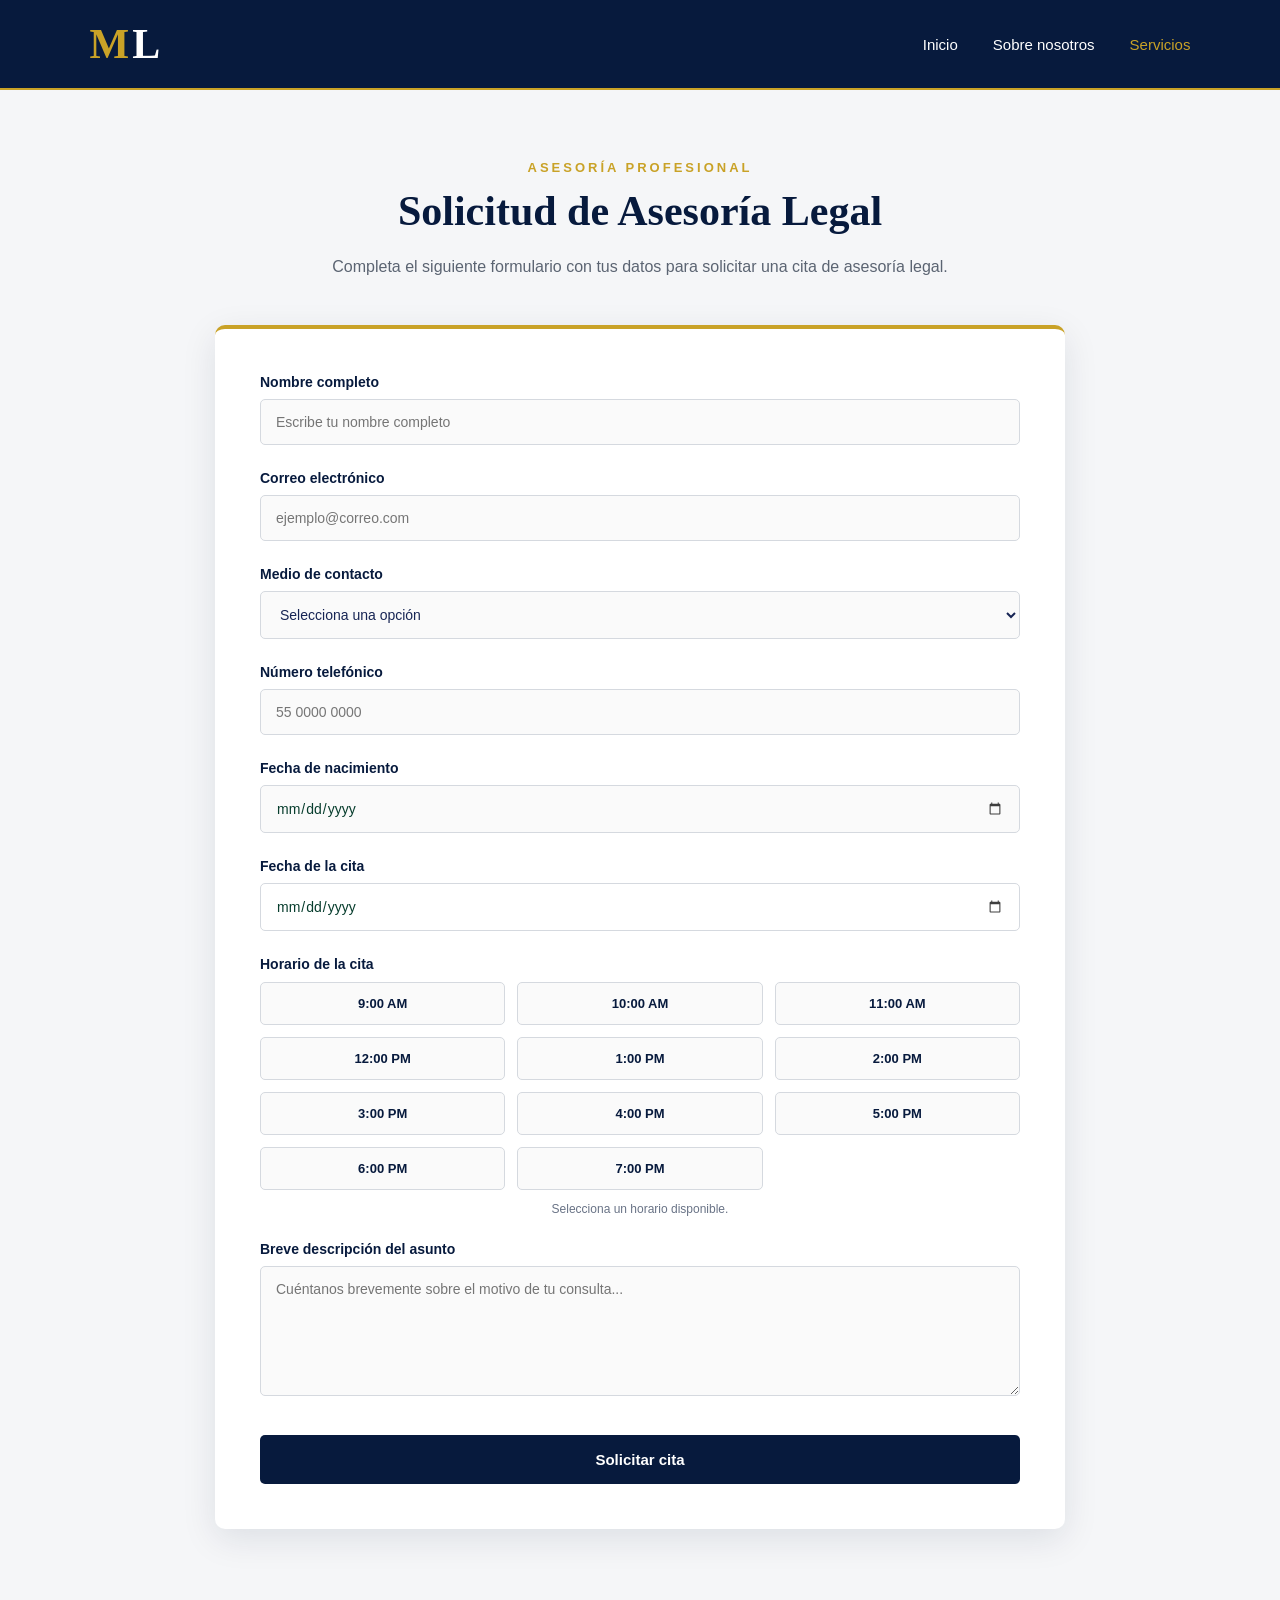
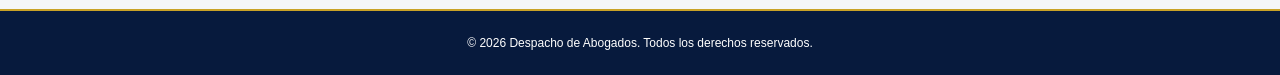
==== cita.html @ d4bfc397 "Add files via upload" ====
<!DOCTYPE html>
<html lang="es">

<head>

    <meta charset="UTF-8">

    <meta name="viewport" content="width=device-width, initial-scale=1.0">

    <title>Solicitud de Asesoría Legal</title>

    <link rel="stylesheet" href="stylecita.css">

    
</head>
<script>

document.addEventListener("DOMContentLoaded", function() {

    const formulario = document.getElementById("formularioCita");

    const calendario = document.getElementById("fechaCita");

    const campoHora = document.getElementById("horaCita");

    const botonesHorario =
        document.querySelectorAll(".horario-cita");

    const mensajeHorario =
        document.getElementById("mensajeHorario");


    // ========================================
    // FECHA DE HOY
    // ========================================

    const hoy = new Date();

    const año = hoy.getFullYear();

    const mes =
        String(hoy.getMonth() + 1).padStart(2, "0");

    const dia =
        String(hoy.getDate()).padStart(2, "0");

    const fechaHoy =
        `${año}-${mes}-${dia}`;


    // ========================================
    // BLOQUEAR FECHAS ANTERIORES
    // ========================================

    calendario.min = fechaHoy;


    // ========================================
    // SELECCIONAR HORARIO
    // ========================================

    botonesHorario.forEach(function(boton) {

        boton.addEventListener("click", function(event) {

            event.preventDefault();
            event.stopPropagation();


            // Primero seleccionar fecha
            if (calendario.value === "") {

                mensajeHorario.textContent =
                    "Primero selecciona el día de tu cita.";

                mensajeHorario.style.color =
                    "#b08a00";

                calendario.focus();

                return;
            }


            // Verificar fecha
            if (calendario.value < fechaHoy) {

                calendario.value = "";

                campoHora.value = "";

                botonesHorario.forEach(function(b) {
                    b.classList.remove("seleccionado");
                });

                mensajeHorario.textContent =
                    "No puedes seleccionar una fecha anterior a hoy.";

                mensajeHorario.style.color =
                    "#b08a00";

                return;
            }


            // Quitar selección anterior
            botonesHorario.forEach(function(b) {

                b.classList.remove("seleccionado");

            });


            // Marcar botón seleccionado
            boton.classList.add("seleccionado");


            // Guardar hora
            campoHora.value =
                boton.getAttribute("data-hora");


            // Mostrar mensaje
            mensajeHorario.textContent =
                "Horario seleccionado: " +
                boton.textContent;

            mensajeHorario.style.color =
                "#071a3d";

        });

    });


    // ========================================
    // CAMBIAR FECHA
    // ========================================

    calendario.addEventListener("change", function() {

        if (calendario.value < fechaHoy) {

            calendario.value = "";

            campoHora.value = "";

            botonesHorario.forEach(function(boton) {

                boton.classList.remove("seleccionado");

            });

            mensajeHorario.textContent =
                "No puedes seleccionar una fecha anterior a hoy.";

            mensajeHorario.style.color =
                "#b08a00";

            return;
        }


        // Al cambiar de día se reinicia el horario
        campoHora.value = "";

        botonesHorario.forEach(function(boton) {

            boton.classList.remove("seleccionado");

        });


        mensajeHorario.textContent =
            "Selecciona un horario disponible.";

        mensajeHorario.style.color =
            "#697386";

    });


    // ========================================
    // ENVIAR FORMULARIO
    // ========================================

    formulario.addEventListener("submit", function(event) {

        event.preventDefault();


        // Validar campos normales
        if (!formulario.checkValidity()) {

            formulario.reportValidity();

            return;
        }


        // Validar fecha
        if (calendario.value === "") {

            alert(
                "Por favor selecciona una fecha para tu cita."
            );

            calendario.focus();

            return;
        }


        if (calendario.value < fechaHoy) {

            alert(
                "No puedes seleccionar una fecha anterior a hoy."
            );

            return;
        }


        // Validar horario
        if (campoHora.value === "") {

            alert(
                "Por favor selecciona un horario para tu cita."
            );

            return;
        }


        // ========================================
        // DATOS
        // ========================================

        const nombre =
            document.getElementById("nombreCompleto").value.trim();

        const fechaNacimiento =
            document.getElementById("fechaNacimiento").value;


        // ========================================
        // GENERAR INICIALES
        // ========================================

        const palabras =
            nombre.split(/\s+/);

        let iniciales = "";

        palabras.forEach(function(palabra) {

            if (palabra.length > 0) {

                iniciales +=
                    palabra.charAt(0).toUpperCase();

            }

        });


        // ========================================
        // FECHA DE NACIMIENTO
        // ========================================

        const partesNacimiento =
            fechaNacimiento.split("-");

        const mesNacimiento =
            partesNacimiento[1];

        const diaNacimiento =
            partesNacimiento[2];

        const fechaNacimientoFolio =
            diaNacimiento + mesNacimiento;


        // ========================================
        // FECHA DE GENERACIÓN
        // ========================================

        const fechaGeneracion =
            dia +
            mes +
            String(año).slice(-2);


        // ========================================
        // CONSECUTIVO
        // ========================================

        let consecutivo =
            localStorage.getItem("consecutivoFolio");


        if (consecutivo === null) {

            consecutivo = 1;

        } else {

            consecutivo =
                parseInt(consecutivo) + 1;

        }


        localStorage.setItem(
            "consecutivoFolio",
            consecutivo
        );


        const numeroConsecutivo =
            String(consecutivo).padStart(3, "0");


        // ========================================
        // GENERAR FOLIO
        // ========================================

        const folio =
            "ML-" +
            iniciales +
            "-" +
            fechaNacimientoFolio +
            "-" +
            fechaGeneracion +
            "-" +
            numeroConsecutivo;


        // ========================================
        // GUARDAR DATOS
        // ========================================

        localStorage.setItem(
            "folioActual",
            folio
        );

        localStorage.setItem(
            "nombreCita",
            nombre
        );

        localStorage.setItem(
            "correoCita",
            document.getElementById("correo").value
        );

        localStorage.setItem(
            "telefonoCita",
            document.getElementById("telefono").value
        );

        localStorage.setItem(
            "fechaNacimientoCita",
            fechaNacimiento
        );

       

        localStorage.setItem(
            "descripcionCita",
            document.getElementById("descripcion").value
        );

        localStorage.setItem(
            "fechaCita",
            calendario.value
        );

        localStorage.setItem(
            "horaCita",
            campoHora.value
        );


        // ========================================
        // IR A ENTREGA DE FOLIO
        // ========================================

        window.location.href =
            "entregadefolio.html";

    });

});

</script>


<body>


    <!-- ================= ENCABEZADO ================= -->

    <header class="encabezado">

        <div class="logo">

            <span class="logo-m">M</span>

            <span class="logo-l">L</span>

        </div>


        <nav class="navegacion">

            <a href="index.html">Inicio</a>

            <a href="sobrenosotros.html">Sobre nosotros</a>

            <a href="serviciosnuestros.html" class="activo">Servicios</a>

        </nav>

    </header>



    <!-- ================= CONTENIDO ================= -->

    <main class="pagina-cita">


        <section class="encabezado-cita">

            <p class="subtitulo-cita">
                ASESORÍA PROFESIONAL
            </p>

            <h1>
                Solicitud de Asesoría Legal
            </h1>

            <p class="descripcion-cita">
                Completa el siguiente formulario con tus datos para solicitar una cita
                de asesoría legal.
            </p>

        </section>



        <!-- ================= FORMULARIO ================= -->

        <section class="contenedor-formulario">


            <form id="formularioCita">


                <!-- NOMBRE -->

                <div class="campo-formulario">

                    <label for="nombreCompleto">
                        Nombre completo
                    </label>

                    <input
                        type="text"
                        id="nombreCompleto"
                        name="nombreCompleto"
                        placeholder="Escribe tu nombre completo"
                        required
                    >

                </div>



                <!-- CORREO -->

                <div class="campo-formulario">

                    <label for="correo">
                        Correo electrónico
                    </label>

                    <input
                        type="email"
                        id="correo"
                        name="correo"
                        placeholder="ejemplo@correo.com"
                        required
                    >

                </div>



                <!-- TIPO DE CONTACTO -->

                <div class="campo-formulario">

                    <label for="tipoContacto">
                        Medio de contacto
                    </label>

                    <select
                        id="tipoContacto"
                        name="tipoContacto"
                        required
                    >

                        <option value="">
                            Selecciona una opción
                        </option>

                        <option value="telefono">
                            Teléfono
                        </option>

                        <option value="whatsapp">
                            WhatsApp
                        </option>

                        <option value="ambos">
                            Teléfono y WhatsApp
                        </option>

                    </select>

                </div>



                <!-- NUMERO TELEFONICO -->

                <div class="campo-formulario">

                    <label for="telefono">
                        Número telefónico
                    </label>

                    <input
                        type="tel"
                        id="telefono"
                        name="telefono"
                        placeholder="55 0000 0000"
                        required
                    >

                </div>



                <!-- FECHA DE NACIMIENTO -->

                <div class="campo-formulario">

                    <label for="fechaNacimiento">
                        Fecha de nacimiento
                    </label>

                    <input
                        type="date"
                        id="fechaNacimiento"
                        name="fechaNacimiento"
                        required
                    >

                </div>

<!-- FECHA Y HORA DE LA CITA -->

<div class="campo-formulario">
    <label for="fechaCita">Fecha de la cita</label>

    <div class="calendario-cita">
        <input type="date" id="fechaCita" name="fechaCita" required>
    </div>
</div>

<div class="campo-formulario">
    <label>Horario de la cita</label>

    <div class="horarios-cita">

        <button type="button" class="horario-cita" data-hora="09:00">9:00 AM</button>
        <button type="button" class="horario-cita" data-hora="10:00">10:00 AM</button>
        <button type="button" class="horario-cita" data-hora="11:00">11:00 AM</button>
        <button type="button" class="horario-cita" data-hora="12:00">12:00 PM</button>
        <button type="button" class="horario-cita" data-hora="13:00">1:00 PM</button>
        <button type="button" class="horario-cita" data-hora="14:00">2:00 PM</button>
        <button type="button" class="horario-cita" data-hora="15:00">3:00 PM</button>
        <button type="button" class="horario-cita" data-hora="16:00">4:00 PM</button>
        <button type="button" class="horario-cita" data-hora="17:00">5:00 PM</button>
        <button type="button" class="horario-cita" data-hora="18:00">6:00 PM</button>
        <button type="button" class="horario-cita" data-hora="19:00">7:00 PM</button>

    </div>

    <input type="hidden" id="horaCita" name="horaCita" required>

    <p id="mensajeHorario" class="mensaje-horario">
        Selecciona un horario disponible.
    </p>
</div>





                <!-- DESCRIPCION -->

                <div class="campo-formulario">

                    <label for="descripcion">
                        Breve descripción del asunto
                    </label>

                    <textarea
                        id="descripcion"
                        name="descripcion"
                        rows="5"
                        placeholder="Cuéntanos brevemente sobre el motivo de tu consulta..."
                        required
                    ></textarea>

                </div>



                <!-- BOTON -->

                <div class="boton-formulario">

                    <button type="submit">
                        Solicitar cita
                         

                    </button>

                </div>


            </form>

        </section>


    </main>



    <!-- ================= PIE DE PAGINA ================= -->

    <footer class="pie-pagina">

        <p>
            © 2026 Despacho de Abogados. Todos los derechos reservados.
        </p>

    </footer>


</body>

</html>
---- stylecita.css ----
/* ========================ESTILOS PARA SOLICITUD DE ASESORÍA ========================================================= */


/* ================= GENERAL ================= */

* {
    margin: 0;
    padding: 0;
    box-sizing: border-box;
}


body {
    font-family: 'Montserrat', sans-serif;
    background: #f5f6f8;
    color: #172554;
    min-height: 100vh;
}



/* ================= ENCABEZADO ================= */

.encabezado {
    width: 100%;
    height: 90px;

    background: #071a3d;

    display: flex;
    align-items: center;
    justify-content: space-between;

    padding: 0 7%;

    border-bottom: 2px solid #c9a227;
}


/* LOGO */

.logo {
    display: flex;
    align-items: center;
    gap: 3px;

    font-family: Georgia, serif;
    font-size: 42px;
    font-weight: bold;
}


.logo-m {
    color: #c9a227;
}


.logo-l {
    color: white;
}



/* NAVEGACIÓN */

.navegacion {
    display: flex;
    align-items: center;
    gap: 35px;
}


.navegacion a {
    color: white;

    text-decoration: none;

    font-size: 15px;
    font-weight: 500;

    transition: 0.3s;
}


.navegacion a:hover {
    color: #c9a227;
}


.navegacion a.activo {
    color: #c9a227;
}



/* ================= PÁGINA DE CITA ================= */

.pagina-cita {
    width: 100%;

    padding: 70px 20px 80px;
}



/* ================= ENCABEZADO DE CITA ================= */

.encabezado-cita {
    max-width: 850px;

    margin: 0 auto 45px;

    text-align: center;
}


.subtitulo-cita {
    color: #c9a227;

    font-size: 13px;
    font-weight: 700;

    letter-spacing: 3px;

    margin-bottom: 12px;
}


.encabezado-cita h1 {
    color: #071a3d;

    font-family: Georgia, serif;

    font-size: 42px;

    margin-bottom: 18px;
}


.descripcion-cita {
    color: #5b6472;

    font-size: 16px;

    line-height: 1.7;

    max-width: 700px;

    margin: auto;
}



/* ================= FORMULARIO ================= */

.contenedor-formulario {
    width: 100%;
    max-width: 850px;

    margin: auto;

    background: white;

    padding: 45px;

    border-radius: 10px;

    border-top: 4px solid #c9a227;

    box-shadow: 0 10px 35px rgba(7, 26, 61, 0.10);
}


#formularioCita {
    width: 100%;
}



/* ================= CAMPOS ================= */

.campo-formulario {
    margin-bottom: 25px;
}


.campo-formulario label {
    display: block;

    color: #071a3d;

    font-size: 14px;
    font-weight: 600;

    margin-bottom: 9px;
}


.campo-formulario input,
.campo-formulario select,
.campo-formulario textarea {

    width: 100%;

    padding: 14px 15px;

    border: 1px solid #d5d9df;

    border-radius: 5px;

    background: #fafafa;

    color: #172554;

    font-family: 'Montserrat', sans-serif;

    font-size: 14px;

    outline: none;

    transition: 0.3s;
}


.campo-formulario input:focus,
.campo-formulario select:focus,
.campo-formulario textarea:focus {

    border-color: #c9a227;

    background: white;

    box-shadow: 0 0 0 3px rgba(201, 162, 39, 0.10);
}



/* TEXTAREA */

.campo-formulario textarea {
    resize: vertical;

    min-height: 130px;
}



/* ================= BOTÓN ================= */

.boton-formulario {
    margin-top: 35px;

    text-align: center;
}


.boton-formulario button {

    width: 100%;

    padding: 16px 25px;

    border: none;

    border-radius: 5px;

    background: #071a3d;

    color: white;

    font-family: 'Montserrat', sans-serif;

    font-size: 15px;

    font-weight: 600;

    cursor: pointer;

    transition: 0.3s;
}


.boton-formulario button:hover {

    background: #c9a227;

    color: #071a3d;

    transform: translateY(-2px);

    box-shadow: 0 6px 15px rgba(7, 26, 61, 0.15);
}



/* ================= PIE DE PÁGINA ================= */

.pie-pagina {

    width: 100%;

    padding: 25px 20px;

    background: #071a3d;

    border-top: 2px solid #c9a227;

    text-align: center;

    color: white;

    font-size: 12px;
}



/* =========================================================
   RESPONSIVE
   ========================================================= */


/* TABLET */

@media (max-width: 768px) {

    .encabezado {
        height: auto;

        padding: 20px 5%;

        flex-direction: column;

        gap: 15px;
    }


    .navegacion {
        gap: 20px;
    }


    .navegacion a {
        font-size: 13px;
    }


    .pagina-cita {
        padding: 50px 15px 60px;
    }


    .encabezado-cita h1 {
        font-size: 34px;
    }


    .contenedor-formulario {
        padding: 30px 25px;
    }

}



/* CELULAR */

@media (max-width: 480px) {

    .logo {
        font-size: 36px;
    }


    .navegacion {
        gap: 12px;

        flex-wrap: wrap;

        justify-content: center;
    }


    .navegacion a {
        font-size: 12px;
    }


    .encabezado-cita h1 {
        font-size: 29px;
    }


    .subtitulo-cita {
        font-size: 11px;

        letter-spacing: 2px;
    }


    .descripcion-cita {
        font-size: 14px;
    }


    .contenedor-formulario {
        padding: 25px 18px;
    }


    .campo-formulario input,
    .campo-formulario select,
    .campo-formulario textarea {
        font-size: 13px;
    }


    .boton-formulario button {
        font-size: 14px;
    }

}


/* ========================== PÁGINA DE FOLIO   yatengofolio.html   ========================================================= */


.pagina-folio {

    min-height: calc(100vh - 90px);

    display: flex;

    align-items: center;

    justify-content: center;

    padding: 70px 20px;

}



/* ================= TARJETA ================= */

.tarjeta-folio {

    width: 100%;

    max-width: 650px;

    background: white;

    padding: 55px 50px;

    text-align: center;

    border-radius: 10px;

    border-top: 4px solid #c9a227;

    box-shadow: 0 12px 40px rgba(7, 26, 61, 0.12);

}



/* ================= ICONO ================= */

.icono-folio {

    width: 70px;

    height: 70px;

    margin: 0 auto 25px;

    display: flex;

    align-items: center;

    justify-content: center;

    border-radius: 50%;

    background: #071a3d;

    color: #c9a227;

    font-size: 32px;

    font-weight: bold;

}



/* ================= TEXTOS ================= */

.subtitulo-folio {

    color: #c9a227;

    font-size: 12px;

    font-weight: 700;

    letter-spacing: 3px;

    margin-bottom: 12px;

}


.tarjeta-folio h1 {

    color: #071a3d;

    font-family: Georgia, serif;

    font-size: 36px;

    line-height: 1.25;

    margin-bottom: 18px;

}


.mensaje-folio {

    color: #5b6472;

    font-size: 15px;

    line-height: 1.7;

}



/* ================= FOLIO ================= */

.contenedor-numero-folio {

    margin: 35px 0 20px;

    padding: 22px;

    background: #f5f6f8;

    border: 1px solid #e1e4e8;

    border-radius: 6px;

}


.contenedor-numero-folio span {

    display: block;

    color: #5b6472;

    font-size: 12px;

    margin-bottom: 8px;

}


.contenedor-numero-folio strong {

    display: block;

    color: #071a3d;

    font-family: Georgia, serif;

    font-size: 28px;

    letter-spacing: 2px;

}



/* ================= AVISO ================= */

.aviso-folio {

    color: #697386;

    font-size: 12px;

    line-height: 1.6;

    max-width: 480px;

    margin: 0 auto 30px;

}



/* ================= BOTONES ================= */

.acciones-folio {

    display: flex;

    justify-content: center;

    gap: 15px;

    flex-wrap: wrap;

}


.boton-folio {

    display: inline-block;

    padding: 13px 22px;

    border-radius: 5px;

    text-decoration: none;

    font-size: 13px;

    font-weight: 600;

    transition: 0.3s;

}


.boton-folio.principal {

    background: #071a3d;

    color: white;

}


.boton-folio.principal:hover {

    background: #c9a227;

    color: #071a3d;

    transform: translateY(-2px);

}


.boton-folio.secundario {

    border: 1px solid #071a3d;

    color: #071a3d;

    background: white;

}


.boton-folio.secundario:hover {

    background: #071a3d;

    color: white;

}



/* =========================================================RESPONSIVE — FOLIO   ========================================================= */

@media (max-width: 600px) {

    .pagina-folio {

        padding: 45px 15px;

    }


    .tarjeta-folio {

        padding: 40px 25px;

    }


    .tarjeta-folio h1 {

        font-size: 29px;

    }


    .mensaje-folio {

        font-size: 14px;

    }


    .contenedor-numero-folio strong {

        font-size: 23px;

    }


    .boton-folio {

        width: 100%;

    }

}


/* ===============================   CALENDARIO DE CITA================================ */

.calendario-cita {
    position: relative;
}

.calendario-cita input {
    cursor: pointer;
    background: white;
    border: 1px solid #d5d9df;
    transition: .3s;
}

.calendario-cita input:hover {
    border-color: #c9a227;
}

.calendario-cita input:focus {
    border-color: #c9a227;
    box-shadow: 0 0 0 3px rgba(201,162,39,.10);
}


/* ===============================
   HORARIOS
================================ */

.horarios-cita {
    display: grid;
    grid-template-columns: repeat(3, 1fr);
    gap: 12px;
    margin-top: 10px;
}

.horario-cita {
    padding: 13px 10px;
    border: 1px solid #d5d9df;
    border-radius: 5px;
    background: #fafafa;
    color: #071a3d;
    font-family: 'Montserrat', sans-serif;
    font-size: 13px;
    font-weight: 600;
    cursor: pointer;
    transition: .3s;
}

.horario-cita:hover {
    border-color: #c9a227;
    background: #fffdf5;
    transform: translateY(-2px);
}

.horario-cita.seleccionado {
    background: #1a916d;
    border-color: #c9a227;
    color: #fffdf8;
    box-shadow: 0 5px 15px rgba(7,26,61,.15);
}

.mensaje-horario {
    margin-top: 12px;
    color: #697386;
    font-size: 12px;
    text-align: center;
}


/* ===============================CALENDARIO DEL NAVEGADOR================================ */

input[type="date"] {
    color: #073d2d;
}

input[type="date"]::-webkit-calendar-picker-indicator {
    cursor: pointer;
    opacity: .75;
    transition: .3s;
}

input[type="date"]::-webkit-calendar-picker-indicator:hover {
    opacity: 1;
}


/* ===============================
   RESPONSIVE
================================ */

@media(max-width:600px) {

    .horarios-cita {
        grid-template-columns: repeat(2, 1fr);
    }

}

@media(max-width:400px) {

    .horarios-cita {
        grid-template-columns: 1fr;
    }

}


/* ==========================================   DATOS DE LA CITA EN ENTREGADEFOLIO.HTML ========================================== */

.datos-cita-folio {

    display: grid;

    grid-template-columns: 1fr 1fr;

    gap: 15px;

    margin: 25px 0 30px;

    text-align: left;

}


.dato-cita {

    padding: 17px;

    background: #f8f9fb;

    border: 1px solid #e1e4e8;

    border-radius: 6px;

}


.dato-cita:first-child {

    grid-column: 1 / -1;

}


.dato-cita span {

    display: block;

    color: #c9a227;

    font-size: 10px;

    font-weight: 700;

    letter-spacing: 1.5px;

    margin-bottom: 7px;

}


.dato-cita strong {

    display: block;

    color: #071a3d;

    font-size: 14px;

    font-weight: 600;

    line-height: 1.5;

}


/* ==========================================
   RESPONSIVE
========================================== */

@media(max-width:600px) {

    .datos-cita-folio {

        grid-template-columns: 1fr;

    }


    .dato-cita:first-child {

        grid-column: auto;

    }

}

/* ==========================================   RESULTADO DE CONSULTA DE FOLIO EN ENTREGADEFOLIO.HTML  ========================================== */

.resultado-folio {

    margin-top: 30px;

    padding-top: 25px;

    border-top: 1px solid #e1e4e8;

}


.resultado-folio .contenedor-numero-folio {

    margin-top: 0;

}


.mensaje-error-folio {

    margin-top: 20px;

    padding: 13px;

    background: #fff8e6;

    border: 1px solid #ead49a;

    border-radius: 5px;

    color: #8a6800;

    font-size: 13px;

    line-height: 1.5;

}


.resultado-folio .datos-cita-folio {

    margin-bottom: 0;

}


@media(max-width:600px) {

    .resultado-folio {

        margin-top: 25px;

    }

}
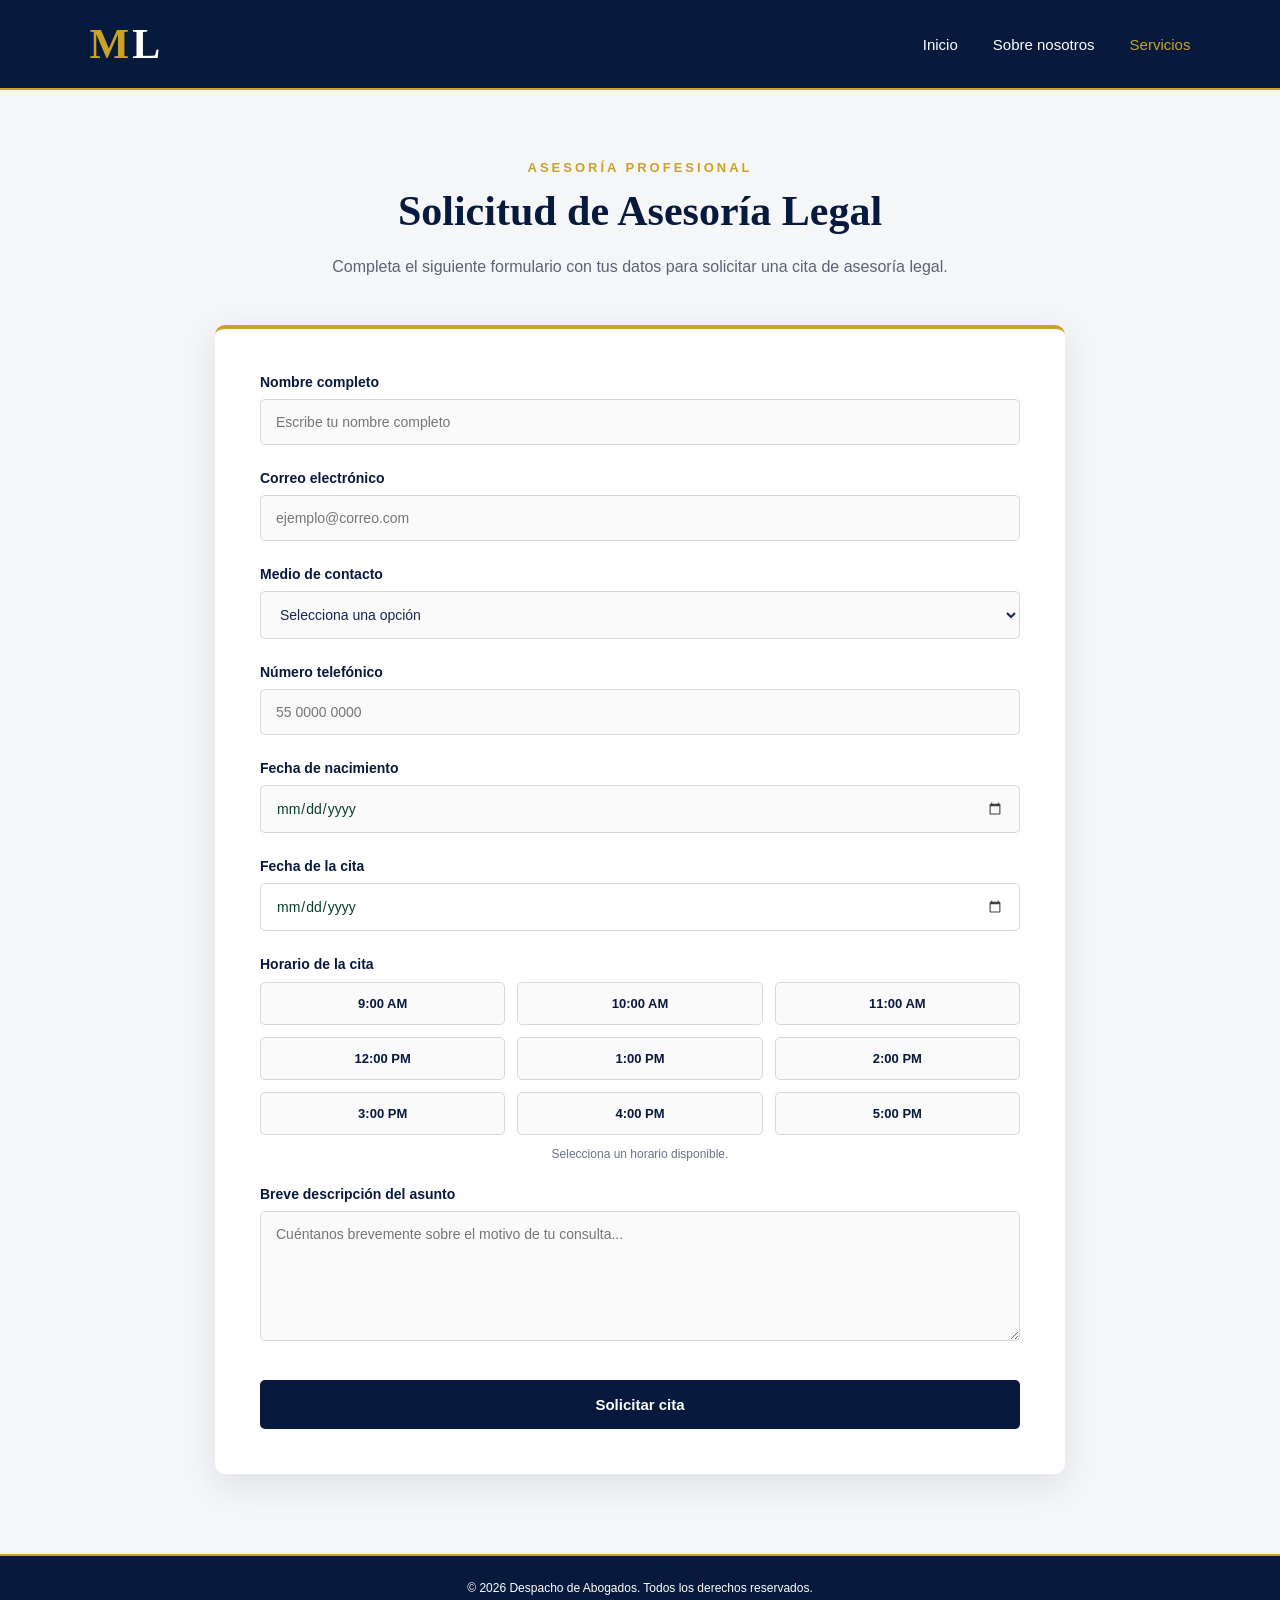
==== commit 7dbabdd0: "Fix HTML encoding issues in cita.html" ====
--- a/cita.html
+++ b/cita.html
@@ -596,8 +596,7 @@
         <button type="button" class="horario-cita" data-hora="15:00">3:00 PM</button>
         <button type="button" class="horario-cita" data-hora="16:00">4:00 PM</button>
         <button type="button" class="horario-cita" data-hora="17:00">5:00 PM</button>
-        <button type="button" class="horario-cita" data-hora="18:00">6:00 PM</button>
-        <button type="button" class="horario-cita" data-hora="19:00">7:00 PM</button>
+    
 
     </div>
 
